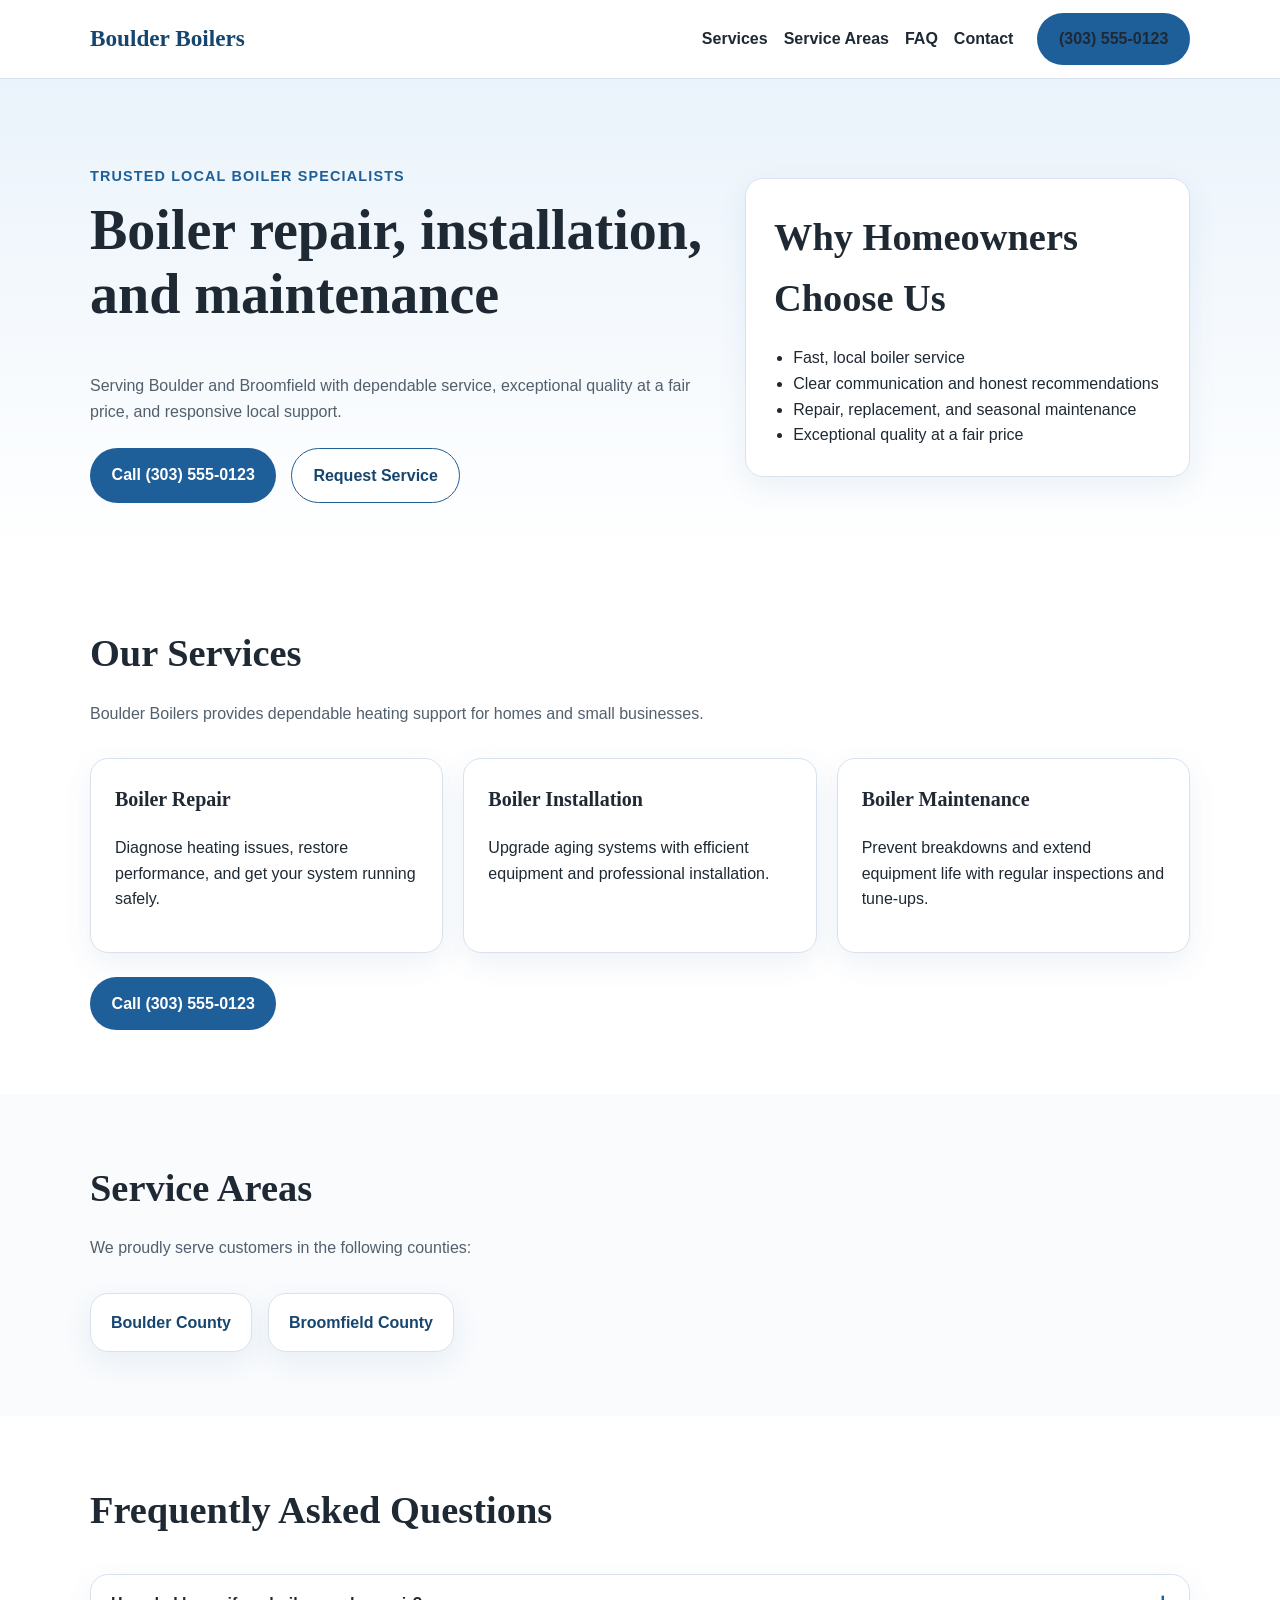
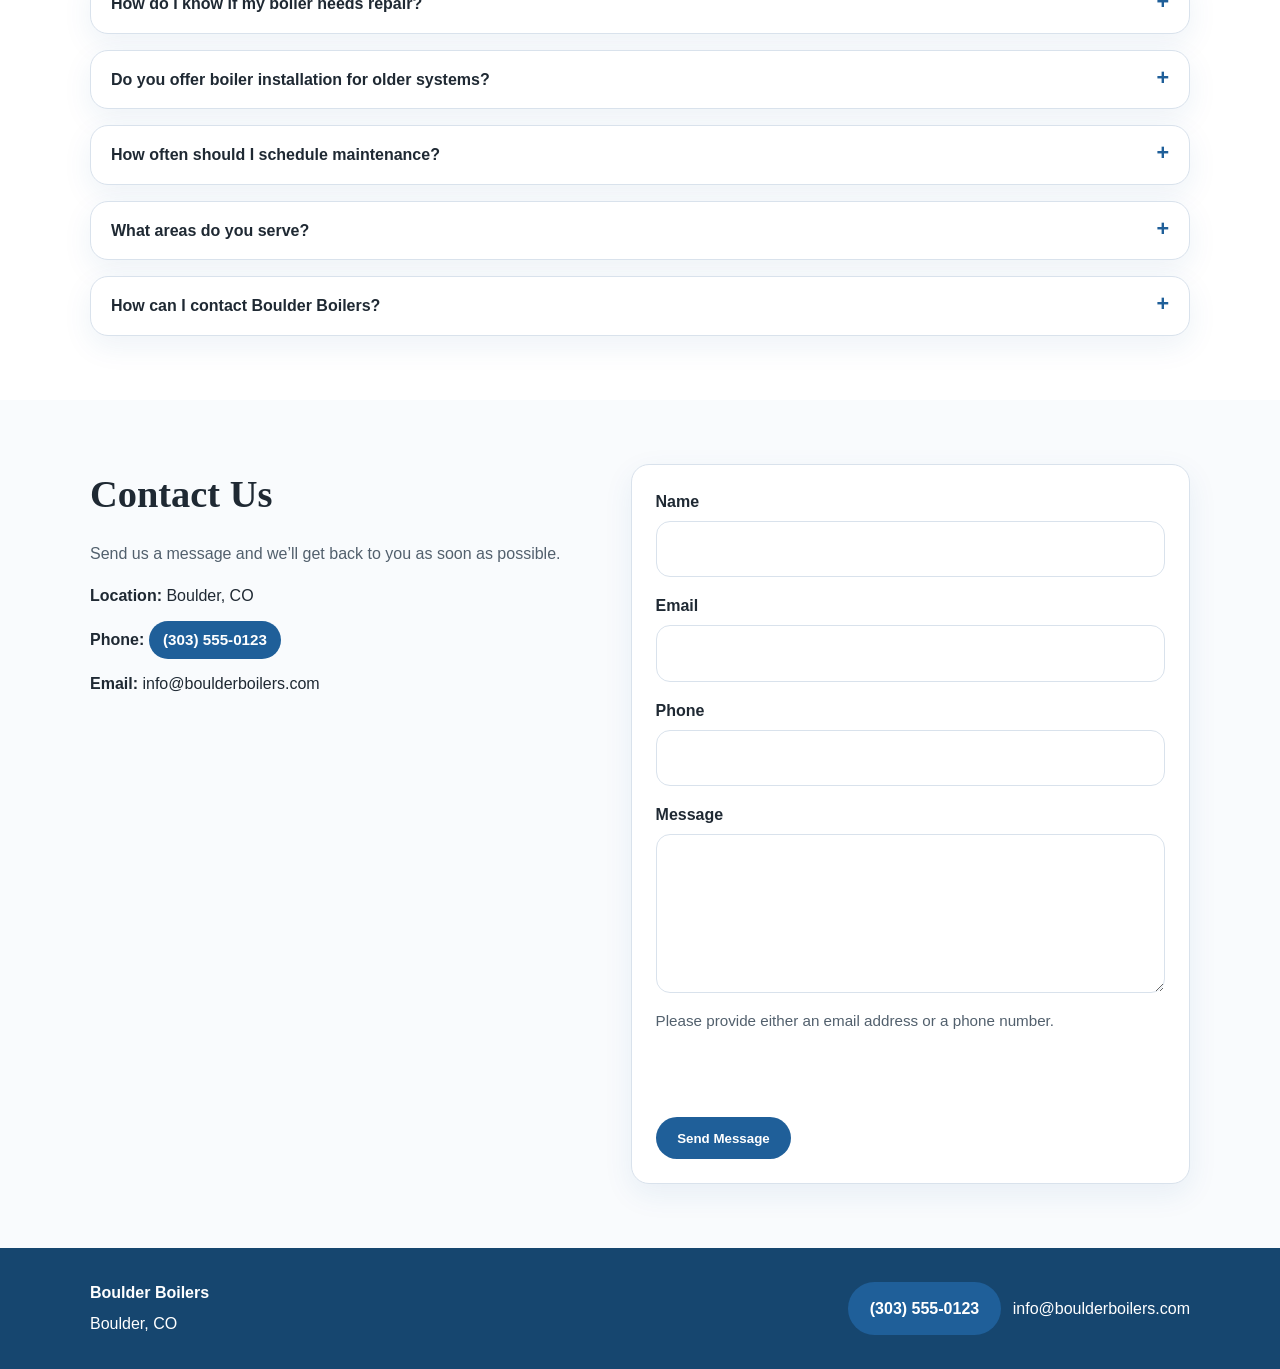
==== index.html @ be525e9c "Initial website" ====
<!DOCTYPE html>
<html lang="en">
<head>
  <meta charset="UTF-8" />
  <meta name="viewport" content="width=device-width, initial-scale=1.0" />
  <title>Boulder Boilers</title>
  <link rel="stylesheet" href="styles.css" />
</head>
<body>
  <header class="site-header">
    <div class="container nav-container">
      <a href="#top" class="logo">Boulder Boilers</a>

      <button class="menu-toggle" id="menuToggle" aria-label="Toggle navigation">
        ☰
      </button>

      <nav class="nav" id="navMenu">
        <a href="#services">Services</a>
        <a href="#service-areas">Service Areas</a>
        <a href="#faq">FAQ</a>
        <a href="#contact">Contact</a>
        <a class="phone-button nav-phone" href="tel:3035550123">(303) 555-0123</a>
      </nav>
    </div>
  </header>

  <main id="top">
    <section class="hero">
      <div class="container hero-content">
        <div class="hero-text">
          <p class="eyebrow">Trusted Local Boiler Specialists</p>
          <h1>Boiler repair, installation, and maintenance</h1>
          <p class="hero-subtext">
            Serving Boulder and Broomfield with dependable service,
            exceptional quality at a fair price, and responsive local support.
          </p>

          <div class="hero-buttons">
            <a class="button primary-button" href="tel:3035550123">Call (303) 555-0123</a>
            <a class="button secondary-button" href="#contact">Request Service</a>
          </div>
        </div>

        <div class="hero-card">
          <h2>Why Homeowners Choose Us</h2>
          <ul>
            <li>Fast, local boiler service</li>
            <li>Clear communication and honest recommendations</li>
            <li>Repair, replacement, and seasonal maintenance</li>
            <li>Exceptional quality at a fair price</li>
          </ul>
        </div>
      </div>
    </section>

    <section class="section" id="services">
      <div class="container">
        <h2>Our Services</h2>
        <p class="section-intro">
          Boulder Boilers provides dependable heating support for homes and small businesses.
        </p>

        <div class="cards">
          <article class="card">
            <h3>Boiler Repair</h3>
            <p>
              Diagnose heating issues, restore performance, and get your system running safely.
            </p>
          </article>

          <article class="card">
            <h3>Boiler Installation</h3>
            <p>
              Upgrade aging systems with efficient equipment and professional installation.
            </p>
          </article>

          <article class="card">
            <h3>Boiler Maintenance</h3>
            <p>
              Prevent breakdowns and extend equipment life with regular inspections and tune-ups.
            </p>
          </article>
        </div>

        <div class="section-cta">
          <a class="button primary-button" href="tel:3035550123">Call (303) 555-0123</a>
        </div>
      </div>
    </section>

    <section class="section alt-section" id="service-areas">
      <div class="container">
        <h2>Service Areas</h2>
        <p class="section-intro">
          We proudly serve customers in the following counties:
        </p>

        <div class="service-area-list">
          <div class="service-area-item">Boulder County</div>
          <div class="service-area-item">Broomfield County</div>
        </div>
      </div>
    </section>

    <section class="section" id="faq">
      <div class="container">
        <h2>Frequently Asked Questions</h2>

        <div class="faq-list">
          <details class="faq-item">
            <summary>How do I know if my boiler needs repair?</summary>
            <p>
              Common signs include uneven heating, unusual noises, water leaks,
              rising energy bills, or a boiler that will not stay on.
            </p>
          </details>

          <details class="faq-item">
            <summary>Do you offer boiler installation for older systems?</summary>
            <p>
              Yes. We can evaluate your current system and recommend replacement
              options that fit your home, budget, and heating needs.
            </p>
          </details>

          <details class="faq-item">
            <summary>How often should I schedule maintenance?</summary>
            <p>
              Annual maintenance is recommended to keep your boiler operating
              safely and efficiently.
            </p>
          </details>

          <details class="faq-item">
            <summary>What areas do you serve?</summary>
            <p>
              We serve Boulder County and Broomfield County.
            </p>
          </details>

          <details class="faq-item">
            <summary>How can I contact Boulder Boilers?</summary>
            <p>
              You can call us directly at
              <a class="inline-phone-link" href="tel:3035550123">(303) 555-0123</a>
              or use the contact form below.
            </p>
          </details>
        </div>
      </div>
    </section>

    <section class="section alt-section" id="contact">
      <div class="container contact-grid">
        <div>
          <h2>Contact Us</h2>
          <p class="section-intro">
            Send us a message and we’ll get back to you as soon as possible.
          </p>

          <div class="contact-info">
            <p><strong>Location:</strong> Boulder, CO</p>
            <p>
              <strong>Phone:</strong>
              <a class="phone-button inline-button" href="tel:3035550123">(303) 555-0123</a>
            </p>
            <p><strong>Email:</strong> info@boulderboilers.com</p>
          </div>
        </div>

        <form id="contactForm" class="contact-form" novalidate>
          <div class="form-group">
            <label for="name">Name</label>
            <input id="name" name="name" type="text" required />
          </div>

          <div class="form-group">
            <label for="email">Email</label>
            <input id="email" name="email" type="email" />
          </div>

          <div class="form-group">
            <label for="phone">Phone</label>
            <input id="phone" name="phone" type="tel" />
          </div>

          <div class="form-group">
            <label for="message">Message</label>
            <textarea id="message" name="message" rows="5" required></textarea>
          </div>

          <p class="form-note">Please provide either an email address or a phone number.</p>
          <p id="formError" class="form-error" aria-live="polite"></p>
          <p id="formSuccess" class="form-success" aria-live="polite"></p>

          <button type="submit" class="button primary-button">Send Message</button>
        </form>
      </div>
    </section>
  </main>

  <footer class="site-footer">
    <div class="container footer-content">
      <div>
        <strong>Boulder Boilers</strong>
        <p>Boulder, CO</p>
      </div>

      <div class="footer-links">
        <a class="phone-button" href="tel:3035550123">(303) 555-0123</a>
        <a href="mailto:info@boulderboilers.com">info@boulderboilers.com</a>
      </div>
    </div>
  </footer>

  <script src="script.js"></script>
</body>
</html>
---- styles.css ----
:root {
  --primary-blue: #1f5f99;
  --primary-blue-dark: #16466f;
  --primary-blue-light: #eaf3fb;
  --text-dark: #1f2933;
  --text-medium: #52606d;
  --border-light: #d9e2ec;
  --white: #ffffff;
  --success: #1f7a3d;
  --error: #b42318;
  --shadow: 0 10px 30px rgba(31, 95, 153, 0.08);
  --radius: 18px;
  --max-width: 1100px;
}

* {
  box-sizing: border-box;
}

html {
  scroll-behavior: smooth;
}

body {
  margin: 0;
  background: var(--white);
  color: var(--text-dark);
  font-family: Arial, Helvetica, sans-serif;
  line-height: 1.6;
}

img {
  max-width: 100%;
  display: block;
}

a {
  color: var(--primary-blue);
  text-decoration: none;
}

a:hover {
  text-decoration: underline;
}

h1,
h2,
h3,
.logo {
  font-family: Georgia, "Times New Roman", Times, serif;
  margin-top: 0;
  color: var(--text-dark);
}

h1 {
  font-size: clamp(2.1rem, 5vw, 3.5rem);
  line-height: 1.15;
}

h2 {
  font-size: clamp(1.7rem, 4vw, 2.4rem);
  margin-bottom: 0.75rem;
}

h3 {
  font-size: 1.25rem;
}

.container {
  width: min(92%, var(--max-width));
  margin: 0 auto;
}

.site-header {
  position: sticky;
  top: 0;
  z-index: 1000;
  background: var(--white);
  border-bottom: 1px solid var(--border-light);
}

.nav-container {
  display: flex;
  align-items: center;
  justify-content: space-between;
  min-height: 78px;
  gap: 1rem;
}

.logo {
  font-size: 1.45rem;
  font-weight: 700;
  color: var(--primary-blue-dark);
}

.nav {
  display: flex;
  align-items: center;
  gap: 1rem;
}

.nav a {
  font-weight: 600;
  color: var(--text-dark);
}

.nav-phone {
  margin-left: 0.5rem;
}

.menu-toggle {
  display: none;
  border: none;
  background: transparent;
  font-size: 1.8rem;
  cursor: pointer;
  color: var(--primary-blue-dark);
}

.hero {
  padding: 4.5rem 0 3.5rem;
  background: linear-gradient(to bottom, var(--primary-blue-light), var(--white));
}

.hero-content {
  display: grid;
  grid-template-columns: 1.4fr 1fr;
  gap: 2rem;
  align-items: center;
}

.eyebrow {
  font-size: 0.9rem;
  font-weight: 700;
  text-transform: uppercase;
  letter-spacing: 0.08em;
  color: var(--primary-blue);
  margin-bottom: 0.6rem;
}

.hero-subtext,
.section-intro {
  color: var(--text-medium);
  max-width: 700px;
}

.hero-card,
.card,
.contact-form,
.faq-item,
.service-area-item {
  background: var(--white);
  border: 1px solid var(--border-light);
  border-radius: var(--radius);
  box-shadow: var(--shadow);
}

.hero-card {
  padding: 1.75rem;
}

.hero-card ul {
  margin: 1rem 0 0;
  padding-left: 1.2rem;
}

.hero-buttons,
.section-cta {
  margin-top: 1.5rem;
  display: flex;
  flex-wrap: wrap;
  gap: 0.9rem;
}

.button,
.phone-button,
.contact-form button {
  display: inline-block;
  border-radius: 999px;
  padding: 0.85rem 1.35rem;
  font-weight: 700;
  text-align: center;
  border: none;
  cursor: pointer;
  transition: transform 0.2s ease, background 0.2s ease, color 0.2s ease;
  text-decoration: none;
}

.button:hover,
.phone-button:hover,
.contact-form button:hover {
  transform: translateY(-1px);
  text-decoration: none;
}

.primary-button,
.phone-button {
  background: var(--primary-blue);
  color: var(--white);
}

.primary-button:hover,
.phone-button:hover {
  background: var(--primary-blue-dark);
}

.secondary-button {
  background: var(--white);
  color: var(--primary-blue-dark);
  border: 1px solid var(--primary-blue);
}

.secondary-button:hover {
  background: var(--primary-blue-light);
}

.inline-button {
  padding: 0.45rem 0.9rem;
  font-size: 0.95rem;
}

.inline-phone-link {
  font-weight: 700;
}

.section {
  padding: 4rem 0;
}

.alt-section {
  background: #f9fbfd;
}

.cards {
  display: grid;
  grid-template-columns: repeat(3, 1fr);
  gap: 1.25rem;
  margin-top: 2rem;
}

.card {
  padding: 1.5rem;
}

.service-area-list {
  display: flex;
  flex-wrap: wrap;
  gap: 1rem;
  margin-top: 2rem;
}

.service-area-item {
  padding: 1rem 1.25rem;
  font-weight: 700;
  color: var(--primary-blue-dark);
}

.faq-list {
  margin-top: 2rem;
  display: grid;
  gap: 1rem;
}

.faq-item {
  padding: 1rem 1.25rem;
}

.faq-item summary {
  font-weight: 700;
  cursor: pointer;
  list-style: none;
  position: relative;
  padding-right: 1.75rem;
}

.faq-item summary::-webkit-details-marker {
  display: none;
}

.faq-item summary::after {
  content: "+";
  position: absolute;
  right: 0;
  top: 0;
  color: var(--primary-blue);
  font-size: 1.35rem;
  line-height: 1;
}

.faq-item[open] summary::after {
  content: "−";
}

.faq-item p {
  margin: 0.9rem 0 0;
  color: var(--text-medium);
}

.contact-grid {
  display: grid;
  grid-template-columns: 1fr 1.1fr;
  gap: 2rem;
  align-items: start;
}

.contact-info p {
  margin: 0.75rem 0;
}

.contact-form {
  padding: 1.5rem;
}

.form-group {
  display: flex;
  flex-direction: column;
  margin-bottom: 1rem;
}

label {
  font-weight: 700;
  margin-bottom: 0.4rem;
}

input,
textarea {
  width: 100%;
  padding: 0.9rem 1rem;
  border: 1px solid var(--border-light);
  border-radius: 14px;
  font: inherit;
  color: var(--text-dark);
  background: var(--white);
}

input:focus,
textarea:focus {
  outline: 2px solid rgba(31, 95, 153, 0.2);
  border-color: var(--primary-blue);
}

.form-note {
  margin: 0 0 0.75rem;
  color: var(--text-medium);
  font-size: 0.95rem;
}

.form-error {
  color: var(--error);
  font-weight: 700;
  min-height: 1.5rem;
  margin: 0 0 0.5rem;
}

.form-success {
  color: var(--success);
  font-weight: 700;
  min-height: 1.5rem;
  margin: 0 0 1rem;
}

.site-footer {
  background: var(--primary-blue-dark);
  color: var(--white);
  padding: 2rem 0;
}

.footer-content {
  display: flex;
  align-items: center;
  justify-content: space-between;
  gap: 1rem;
}

.footer-content p {
  margin: 0.35rem 0 0;
}

.footer-links {
  display: flex;
  flex-wrap: wrap;
  gap: 0.75rem;
  align-items: center;
}

.footer-links a {
  color: var(--white);
}

@media (max-width: 900px) {
  .hero-content,
  .contact-grid,
  .cards {
    grid-template-columns: 1fr;
  }
}

@media (max-width: 760px) {
  .menu-toggle {
    display: block;
  }

  .nav {
    display: none;
    position: absolute;
    top: 78px;
    right: 4%;
    left: 4%;
    background: var(--white);
    border: 1px solid var(--border-light);
    border-radius: 18px;
    box-shadow: var(--shadow);
    padding: 1rem;
    flex-direction: column;
    align-items: stretch;
  }

  .nav.show {
    display: flex;
  }

  .nav a {
    padding: 0.5rem 0;
  }

  .nav-phone {
    margin-left: 0;
    margin-top: 0.5rem;
  }

  .hero {
    padding-top: 3rem;
  }

  .footer-content {
    flex-direction: column;
    align-items: flex-start;
  }
}
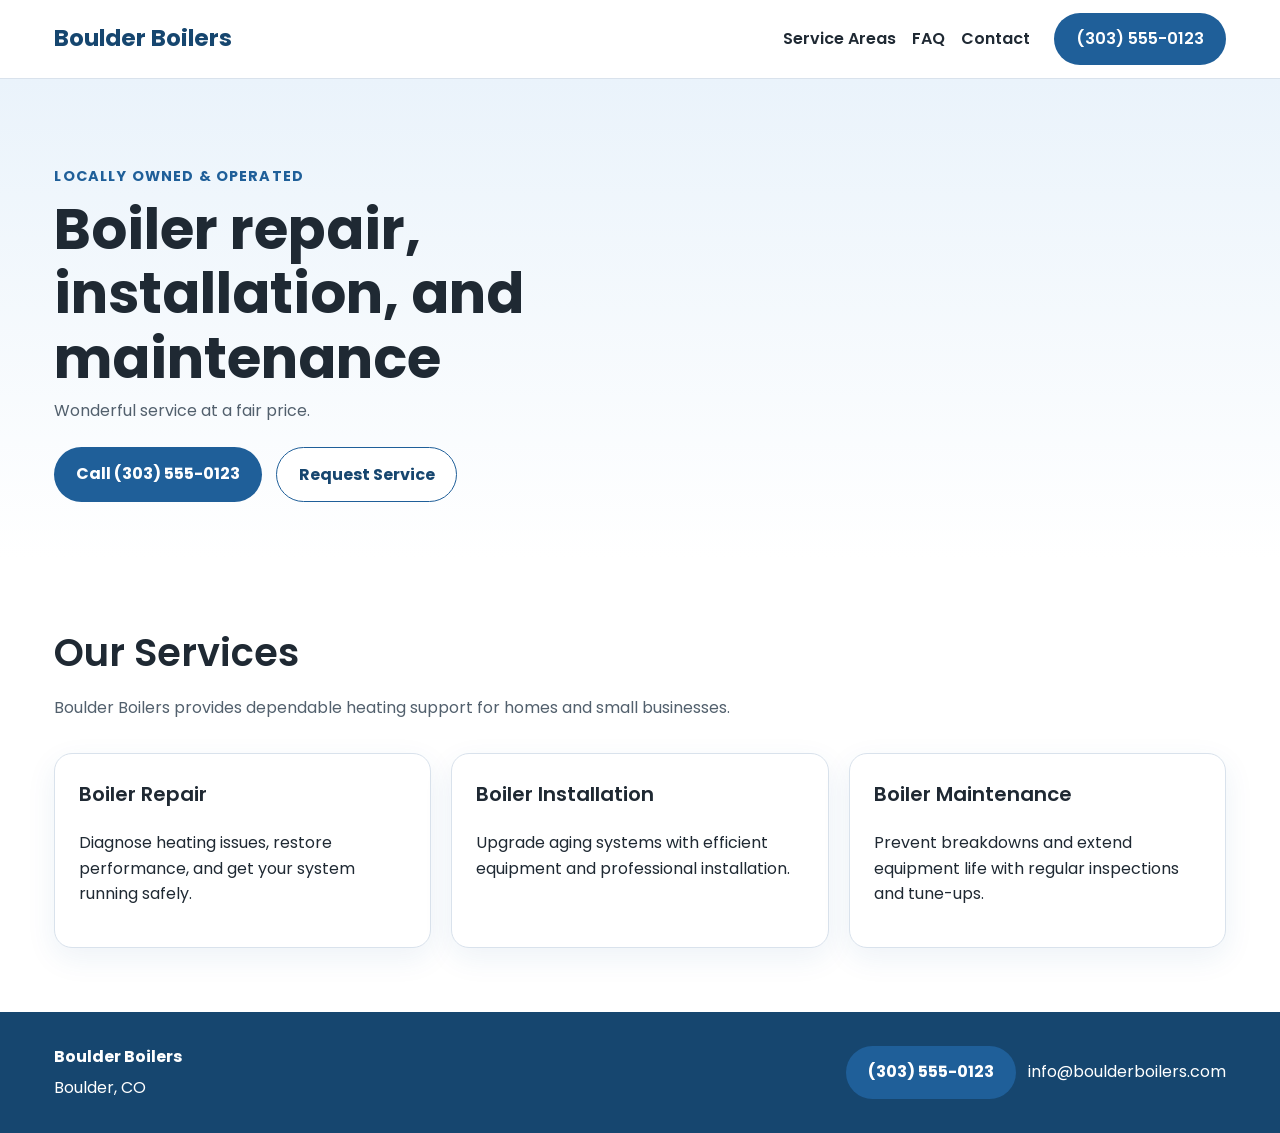
==== commit a62eb3cd: "seperate pages" ====
--- a/index.html
+++ b/index.html
@@ -4,6 +4,7 @@
   <meta charset="UTF-8" />
   <meta name="viewport" content="width=device-width, initial-scale=1.0" />
   <title>Boulder Boilers</title>
+  <link href="https://fonts.googleapis.com/css2?family=Poppins:wght@400;500;600;700&display=swap" rel="stylesheet">
   <link rel="stylesheet" href="styles.css" />
 </head>
 <body>
@@ -16,10 +17,9 @@
       </button>
 
       <nav class="nav" id="navMenu">
-        <a href="#services">Services</a>
-        <a href="#service-areas">Service Areas</a>
-        <a href="#faq">FAQ</a>
-        <a href="#contact">Contact</a>
+        <a href="service-areas.html">Service Areas</a>
+        <a href="faq.html">FAQ</a>
+        <a href="contact.html">Contact</a>
         <a class="phone-button nav-phone" href="tel:3035550123">(303) 555-0123</a>
       </nav>
     </div>
@@ -29,28 +29,19 @@
     <section class="hero">
       <div class="container hero-content">
         <div class="hero-text">
-          <p class="eyebrow">Trusted Local Boiler Specialists</p>
+          <p class="eyebrow">Locally Owned & Operated</p>
           <h1>Boiler repair, installation, and maintenance</h1>
           <p class="hero-subtext">
-            Serving Boulder and Broomfield with dependable service,
-            exceptional quality at a fair price, and responsive local support.
+            Wonderful service at a fair price.
           </p>
 
           <div class="hero-buttons">
             <a class="button primary-button" href="tel:3035550123">Call (303) 555-0123</a>
-            <a class="button secondary-button" href="#contact">Request Service</a>
+            <a class="button secondary-button" href="contact.html">Request Service</a>
           </div>
         </div>
 
-        <div class="hero-card">
-          <h2>Why Homeowners Choose Us</h2>
-          <ul>
-            <li>Fast, local boiler service</li>
-            <li>Clear communication and honest recommendations</li>
-            <li>Repair, replacement, and seasonal maintenance</li>
-            <li>Exceptional quality at a fair price</li>
-          </ul>
-        </div>
+        
       </div>
     </section>
 
@@ -84,121 +75,12 @@
           </article>
         </div>
 
-        <div class="section-cta">
-          <a class="button primary-button" href="tel:3035550123">Call (303) 555-0123</a>
-        </div>
       </div>
     </section>
 
-    <section class="section alt-section" id="service-areas">
-      <div class="container">
-        <h2>Service Areas</h2>
-        <p class="section-intro">
-          We proudly serve customers in the following counties:
-        </p>
+    <!-- Service Areas and FAQ moved to separate pages: service-areas.html and faq.html -->
 
-        <div class="service-area-list">
-          <div class="service-area-item">Boulder County</div>
-          <div class="service-area-item">Broomfield County</div>
-        </div>
-      </div>
-    </section>
-
-    <section class="section" id="faq">
-      <div class="container">
-        <h2>Frequently Asked Questions</h2>
-
-        <div class="faq-list">
-          <details class="faq-item">
-            <summary>How do I know if my boiler needs repair?</summary>
-            <p>
-              Common signs include uneven heating, unusual noises, water leaks,
-              rising energy bills, or a boiler that will not stay on.
-            </p>
-          </details>
-
-          <details class="faq-item">
-            <summary>Do you offer boiler installation for older systems?</summary>
-            <p>
-              Yes. We can evaluate your current system and recommend replacement
-              options that fit your home, budget, and heating needs.
-            </p>
-          </details>
-
-          <details class="faq-item">
-            <summary>How often should I schedule maintenance?</summary>
-            <p>
-              Annual maintenance is recommended to keep your boiler operating
-              safely and efficiently.
-            </p>
-          </details>
-
-          <details class="faq-item">
-            <summary>What areas do you serve?</summary>
-            <p>
-              We serve Boulder County and Broomfield County.
-            </p>
-          </details>
-
-          <details class="faq-item">
-            <summary>How can I contact Boulder Boilers?</summary>
-            <p>
-              You can call us directly at
-              <a class="inline-phone-link" href="tel:3035550123">(303) 555-0123</a>
-              or use the contact form below.
-            </p>
-          </details>
-        </div>
-      </div>
-    </section>
-
-    <section class="section alt-section" id="contact">
-      <div class="container contact-grid">
-        <div>
-          <h2>Contact Us</h2>
-          <p class="section-intro">
-            Send us a message and we’ll get back to you as soon as possible.
-          </p>
-
-          <div class="contact-info">
-            <p><strong>Location:</strong> Boulder, CO</p>
-            <p>
-              <strong>Phone:</strong>
-              <a class="phone-button inline-button" href="tel:3035550123">(303) 555-0123</a>
-            </p>
-            <p><strong>Email:</strong> info@boulderboilers.com</p>
-          </div>
-        </div>
-
-        <form id="contactForm" class="contact-form" novalidate>
-          <div class="form-group">
-            <label for="name">Name</label>
-            <input id="name" name="name" type="text" required />
-          </div>
-
-          <div class="form-group">
-            <label for="email">Email</label>
-            <input id="email" name="email" type="email" />
-          </div>
-
-          <div class="form-group">
-            <label for="phone">Phone</label>
-            <input id="phone" name="phone" type="tel" />
-          </div>
-
-          <div class="form-group">
-            <label for="message">Message</label>
-            <textarea id="message" name="message" rows="5" required></textarea>
-          </div>
-
-          <p class="form-note">Please provide either an email address or a phone number.</p>
-          <p id="formError" class="form-error" aria-live="polite"></p>
-          <p id="formSuccess" class="form-success" aria-live="polite"></p>
-
-          <button type="submit" class="button primary-button">Send Message</button>
-        </form>
-      </div>
-    </section>
+    <!-- Contact form moved to contact.html -->
   </main>
 
   <footer class="site-footer">
--- a/styles.css
+++ b/styles.css
@@ -10,7 +10,7 @@
   --error: #b42318;
   --shadow: 0 10px 30px rgba(31, 95, 153, 0.08);
   --radius: 18px;
-  --max-width: 1100px;
+  --max-width: 1400px;
 }
 
 * {
@@ -25,7 +25,7 @@
   margin: 0;
   background: var(--white);
   color: var(--text-dark);
-  font-family: Arial, Helvetica, sans-serif;
+  font-family: 'Poppins', Arial, Helvetica, sans-serif;
   line-height: 1.6;
 }
 
@@ -47,7 +47,7 @@
 h2,
 h3,
 .logo {
-  font-family: Georgia, "Times New Roman", Times, serif;
+  font-family: 'Poppins', sans-serif;
   margin-top: 0;
   color: var(--text-dark);
 }
@@ -55,20 +55,26 @@
 h1 {
   font-size: clamp(2.1rem, 5vw, 3.5rem);
   line-height: 1.15;
+  font-weight: 700;
+  margin-bottom: 0.4rem;
 }
 
 h2 {
   font-size: clamp(1.7rem, 4vw, 2.4rem);
   margin-bottom: 0.75rem;
+  font-weight: 600;
 }
 
 h3 {
   font-size: 1.25rem;
+  font-weight: 600;
 }
 
 .container {
-  width: min(92%, var(--max-width));
+  width: min(94%, var(--max-width));
   margin: 0 auto;
+  padding-left: 1rem;
+  padding-right: 1rem;
 }
 
 .site-header {
@@ -102,6 +108,12 @@
 .nav a {
   font-weight: 600;
   color: var(--text-dark);
+}
+
+/* Ensure phone button in the nav stays white on colored background */
+.nav a.phone-button,
+.nav .phone-button {
+  color: var(--white);
 }
 
 .nav-phone {
@@ -142,6 +154,7 @@
 .section-intro {
   color: var(--text-medium);
   max-width: 700px;
+  margin-top: 0.25rem;
 }
 
 .hero-card,
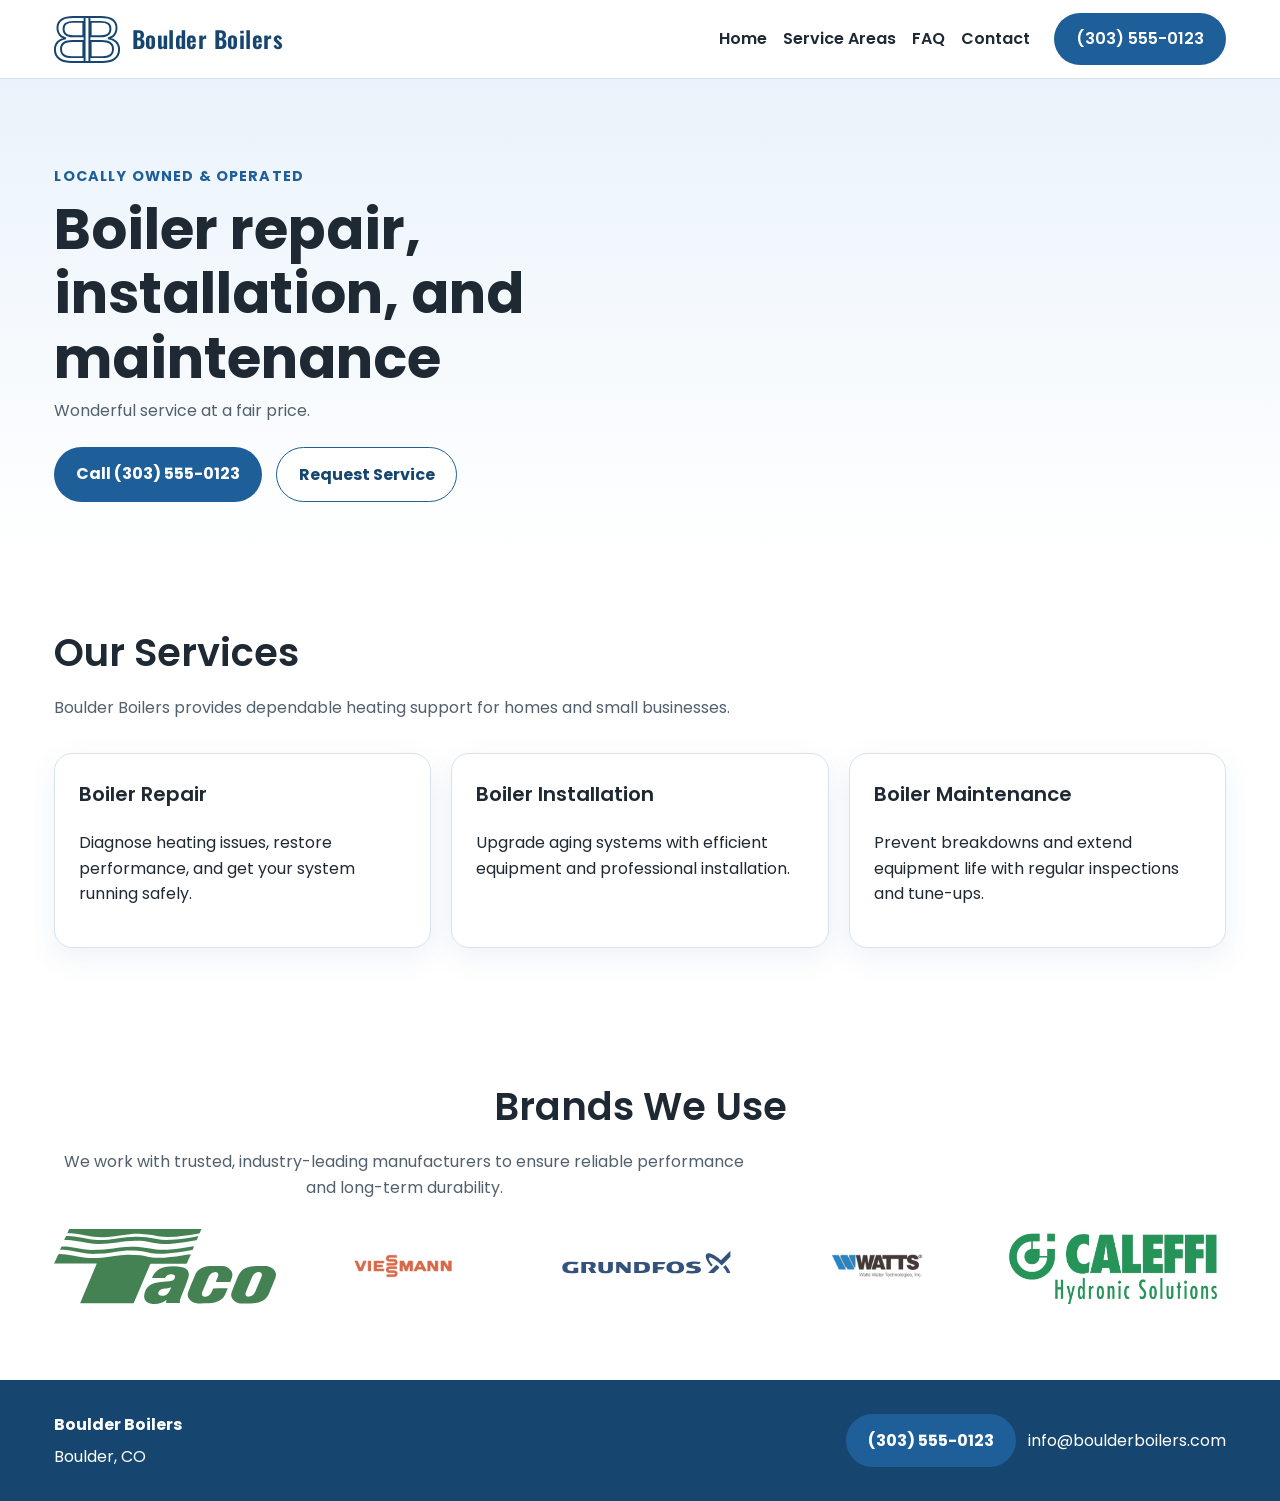
==== commit ca6bb839: "added logo, added brands, header and footer seperate HTML" ====
--- a/index.html
+++ b/index.html
@@ -1,102 +1,108 @@
-<!DOCTYPE html>
+<!doctype html>
 <html lang="en">
-<head>
-  <meta charset="UTF-8" />
-  <meta name="viewport" content="width=device-width, initial-scale=1.0" />
-  <title>Boulder Boilers</title>
-  <link href="https://fonts.googleapis.com/css2?family=Poppins:wght@400;500;600;700&display=swap" rel="stylesheet">
-  <link rel="stylesheet" href="styles.css" />
-</head>
-<body>
-  <header class="site-header">
-    <div class="container nav-container">
-      <a href="#top" class="logo">Boulder Boilers</a>
+  <head>
+    <meta charset="UTF-8" />
+    <meta name="viewport" content="width=device-width, initial-scale=1.0" />
+    <title>Boulder Boilers</title>
+    <link rel="icon" type="image/png" href="logo.png" />
+    <link
+      href="https://fonts.googleapis.com/css2?family=Oswald:wght@400;600;700&family=Poppins:wght@400;500;600;700&display=swap"
+      rel="stylesheet"
+    />
+    <link rel="stylesheet" href="styles.css" />
+  </head>
+  <body>
+    <div id="header"></div>
 
-      <button class="menu-toggle" id="menuToggle" aria-label="Toggle navigation">
-        ☰
-      </button>
+    <main id="top">
+      <section class="hero">
+        <div class="container hero-content">
+          <div class="hero-text">
+            <p class="eyebrow">Locally Owned & Operated</p>
+            <h1>Boiler repair, installation, and maintenance</h1>
+            <p class="hero-subtext">Wonderful service at a fair price.</p>
 
-      <nav class="nav" id="navMenu">
-        <a href="service-areas.html">Service Areas</a>
-        <a href="faq.html">FAQ</a>
-        <a href="contact.html">Contact</a>
-        <a class="phone-button nav-phone" href="tel:3035550123">(303) 555-0123</a>
-      </nav>
-    </div>
-  </header>
+            <div class="hero-buttons">
+              <a class="button primary-button" href="tel:3035550123"
+                >Call (303) 555-0123</a
+              >
+              <a class="button secondary-button" href="contact.html"
+                >Request Service</a
+              >
+            </div>
+          </div>
+        </div>
+      </section>
 
-  <main id="top">
-    <section class="hero">
-      <div class="container hero-content">
-        <div class="hero-text">
-          <p class="eyebrow">Locally Owned & Operated</p>
-          <h1>Boiler repair, installation, and maintenance</h1>
-          <p class="hero-subtext">
-            Wonderful service at a fair price.
+      <section class="section" id="services">
+        <div class="container">
+          <h2>Our Services</h2>
+          <p class="section-intro">
+            Boulder Boilers provides dependable heating support for homes and
+            small businesses.
           </p>
 
-          <div class="hero-buttons">
-            <a class="button primary-button" href="tel:3035550123">Call (303) 555-0123</a>
-            <a class="button secondary-button" href="contact.html">Request Service</a>
+          <div class="cards">
+            <article class="card">
+              <h3>Boiler Repair</h3>
+              <p>
+                Diagnose heating issues, restore performance, and get your
+                system running safely.
+              </p>
+            </article>
+
+            <article class="card">
+              <h3>Boiler Installation</h3>
+              <p>
+                Upgrade aging systems with efficient equipment and professional
+                installation.
+              </p>
+            </article>
+
+            <article class="card">
+              <h3>Boiler Maintenance</h3>
+              <p>
+                Prevent breakdowns and extend equipment life with regular
+                inspections and tune-ups.
+              </p>
+            </article>
           </div>
         </div>
+      </section>
 
-        
-      </div>
-    </section>
+      <section class="section brands">
+        <div class="container">
+          <h2>Brands We Use</h2>
+          <p class="section-intro">
+            We work with trusted, industry-leading manufacturers to ensure
+            reliable performance and long-term durability.
+          </p>
 
-    <section class="section" id="services">
-      <div class="container">
-        <h2>Our Services</h2>
-        <p class="section-intro">
-          Boulder Boilers provides dependable heating support for homes and small businesses.
-        </p>
+          <div class="brand-logos">
+            <img src="TACO logo.svg" alt="Taco logo" />
+            <img src="viessmann-logo.png" alt="Viessmann logo" />
+            <img src="grundfos-logo.svg" alt="Grundfos logo" />
+            <img src="watts-logo.png" alt="Watts logo" />
+            <img src="caleffi-logo.jpg" alt="Caleffi logo" />
+          </div>
+        </div>
+      </section>
+    </main>
 
-        <div class="cards">
-          <article class="card">
-            <h3>Boiler Repair</h3>
-            <p>
-              Diagnose heating issues, restore performance, and get your system running safely.
-            </p>
-          </article>
-
-          <article class="card">
-            <h3>Boiler Installation</h3>
-            <p>
-              Upgrade aging systems with efficient equipment and professional installation.
-            </p>
-          </article>
-
-          <article class="card">
-            <h3>Boiler Maintenance</h3>
-            <p>
-              Prevent breakdowns and extend equipment life with regular inspections and tune-ups.
-            </p>
-          </article>
+    <footer class="site-footer">
+      <div class="container footer-content">
+        <div>
+          <strong>Boulder Boilers</strong>
+          <p>Boulder, CO</p>
         </div>
 
+        <div class="footer-links">
+          <a class="phone-button" href="tel:3035550123">(303) 555-0123</a>
+          <a href="mailto:info@boulderboilers.com">info@boulderboilers.com</a>
+        </div>
       </div>
-    </section>
+    </footer>
 
-    <!-- Service Areas and FAQ moved to separate pages: service-areas.html and faq.html -->
-
-    <!-- Contact form moved to contact.html -->
-  </main>
-
-  <footer class="site-footer">
-    <div class="container footer-content">
-      <div>
-        <strong>Boulder Boilers</strong>
-        <p>Boulder, CO</p>
-      </div>
-
-      <div class="footer-links">
-        <a class="phone-button" href="tel:3035550123">(303) 555-0123</a>
-        <a href="mailto:info@boulderboilers.com">info@boulderboilers.com</a>
-      </div>
-    </div>
-  </footer>
-
-  <script src="script.js"></script>
-</body>
-</html>+    <script src="script.js"></script>
+  </body>
+</html>
--- a/styles.css
+++ b/styles.css
@@ -25,7 +25,7 @@
   margin: 0;
   background: var(--white);
   color: var(--text-dark);
-  font-family: 'Poppins', Arial, Helvetica, sans-serif;
+  font-family: "Poppins", Arial, Helvetica, sans-serif;
   line-height: 1.6;
 }
 
@@ -47,7 +47,7 @@
 h2,
 h3,
 .logo {
-  font-family: 'Poppins', sans-serif;
+  font-family: "Poppins", sans-serif;
   margin-top: 0;
   color: var(--text-dark);
 }
@@ -108,6 +108,13 @@
 .nav a {
   font-weight: 600;
   color: var(--text-dark);
+}
+
+/* Nav links: change color on hover instead of underlining (exclude phone button)
+   This overrides the global `a:hover` underline for nav items. */
+.nav a:not(.phone-button):hover {
+  color: var(--primary-blue);
+  text-decoration: none;
 }
 
 /* Ensure phone button in the nav stays white on colored background */
@@ -131,7 +138,11 @@
 
 .hero {
   padding: 4.5rem 0 3.5rem;
-  background: linear-gradient(to bottom, var(--primary-blue-light), var(--white));
+  background: linear-gradient(
+    to bottom,
+    var(--primary-blue-light),
+    var(--white)
+  );
 }
 
 .hero-content {
@@ -195,7 +206,10 @@
   text-align: center;
   border: none;
   cursor: pointer;
-  transition: transform 0.2s ease, background 0.2s ease, color 0.2s ease;
+  transition:
+    transform 0.2s ease,
+    background 0.2s ease,
+    color 0.2s ease;
   text-decoration: none;
 }
 
@@ -322,6 +336,11 @@
 
 .contact-form {
   padding: 1.5rem;
+}
+
+/* Slightly larger submit button on contact page */
+#contactForm button {
+  font-size: 1.05rem;
 }
 
 .form-group {
@@ -398,6 +417,51 @@
 
 .footer-links a {
   color: var(--white);
+}
+
+/* Service Areas page background */
+/* Place the map behind the Service Areas section only */
+body.service-areas .alt-section#service-areas {
+  background: none;
+  background-image: url("BoulderMap.png");
+  background-size: 80%;
+  background-position: center 30%;
+  background-repeat: no-repeat;
+  position: relative;
+  min-height: 70vh;
+}
+
+.brands {
+  text-align: center;
+}
+
+.brand-logos {
+  display: grid;
+  grid-template-columns: repeat(5, 1fr);
+  gap: 1rem;
+  align-items: center;
+  margin-top: 1rem;
+}
+
+.brand-logos img {
+  max-height: 100px;
+  width: auto;
+  margin: 0 auto;
+  opacity: 0.85;
+  transition:
+    opacity 0.2s ease,
+    transform 0.2s ease;
+}
+
+.brand-logos img:hover {
+  opacity: 1;
+  transform: scale(1.05);
+}
+
+@media (max-width: 768px) {
+  body.service-areas .alt-section#service-areas {
+    background-size: 130%;
+  }
 }
 
 @media (max-width: 900px) {
@@ -449,4 +513,31 @@
     flex-direction: column;
     align-items: flex-start;
   }
-}+}
+
+.logo {
+  display: flex;
+  align-items: center;
+  gap: 0.75rem;
+  font-size: 1.45rem;
+  font-weight: 700;
+  color: var(--primary-blue-dark);
+  text-decoration: none;
+}
+
+.logo-image {
+  height: 48px;
+  width: auto;
+  display: block;
+}
+
+.logo-text {
+  font-family: "Oswald", sans-serif;
+  font-weight: 600;
+  line-height: 1;
+  letter-spacing: 0.5px;
+}
+
+.logo:hover {
+  text-decoration: none;
+}
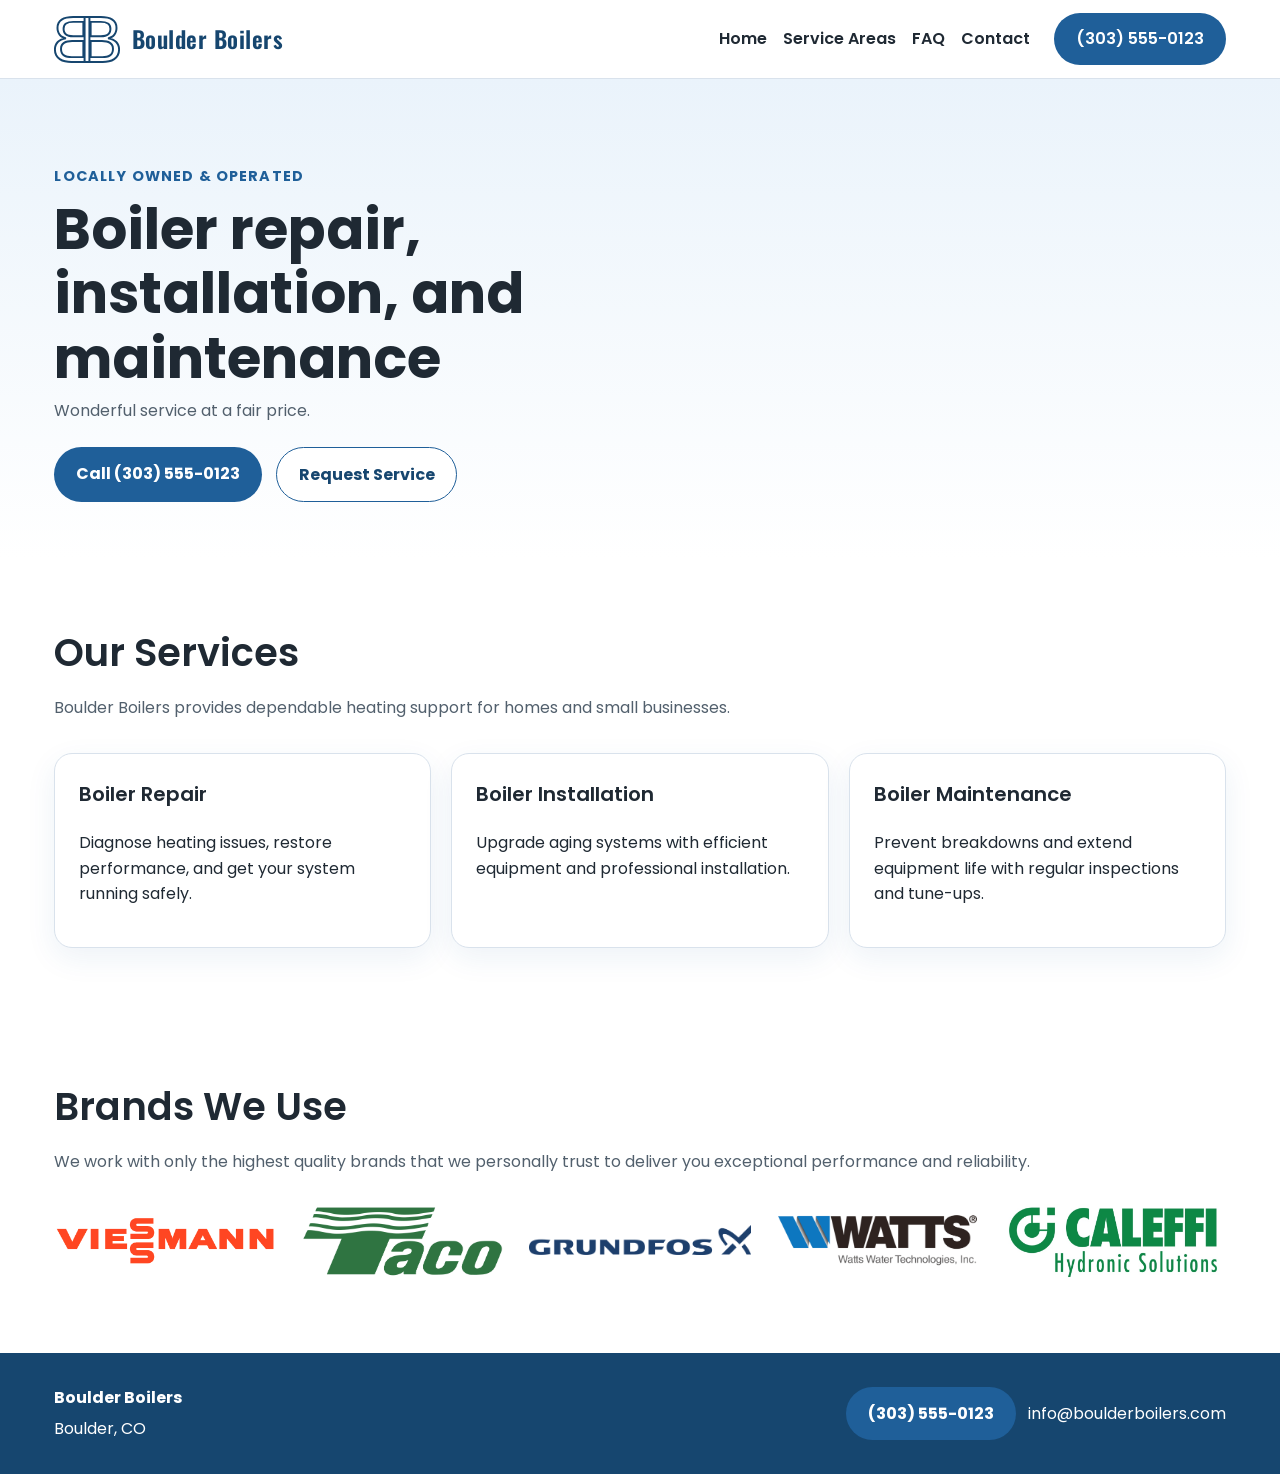
==== commit 5f408ff0: "made footer seperate, worked on brand section, added description to contact form" ====
--- a/index.html
+++ b/index.html
@@ -70,18 +70,18 @@
         </div>
       </section>
 
-      <section class="section brands">
+      <section class="section" id="brands">
         <div class="container">
           <h2>Brands We Use</h2>
           <p class="section-intro">
-            We work with trusted, industry-leading manufacturers to ensure
-            reliable performance and long-term durability.
+            We work with only the highest quality brands that we personally
+            trust to deliver you exceptional performance and reliability.
           </p>
 
           <div class="brand-logos">
-            <img src="TACO logo.svg" alt="Taco logo" />
-            <img src="viessmann-logo.png" alt="Viessmann logo" />
-            <img src="grundfos-logo.svg" alt="Grundfos logo" />
+            <img src="viessmann.avif" alt="Viessmann logo" />
+            <img src="Taco.png" alt="Taco logo" />
+            <img src="g2.png" alt="Grundfos logo" />
             <img src="watts-logo.png" alt="Watts logo" />
             <img src="caleffi-logo.jpg" alt="Caleffi logo" />
           </div>
@@ -89,19 +89,7 @@
       </section>
     </main>
 
-    <footer class="site-footer">
-      <div class="container footer-content">
-        <div>
-          <strong>Boulder Boilers</strong>
-          <p>Boulder, CO</p>
-        </div>
-
-        <div class="footer-links">
-          <a class="phone-button" href="tel:3035550123">(303) 555-0123</a>
-          <a href="mailto:info@boulderboilers.com">info@boulderboilers.com</a>
-        </div>
-      </div>
-    </footer>
+    <div id="footer"></div>
 
     <script src="script.js"></script>
   </body>
--- a/styles.css
+++ b/styles.css
@@ -164,7 +164,7 @@
 .hero-subtext,
 .section-intro {
   color: var(--text-medium);
-  max-width: 700px;
+  max-width: 1000px;
   margin-top: 0.25rem;
 }
 
@@ -447,7 +447,7 @@
   max-height: 100px;
   width: auto;
   margin: 0 auto;
-  opacity: 0.85;
+  opacity: 0.95;
   transition:
     opacity 0.2s ease,
     transform 0.2s ease;
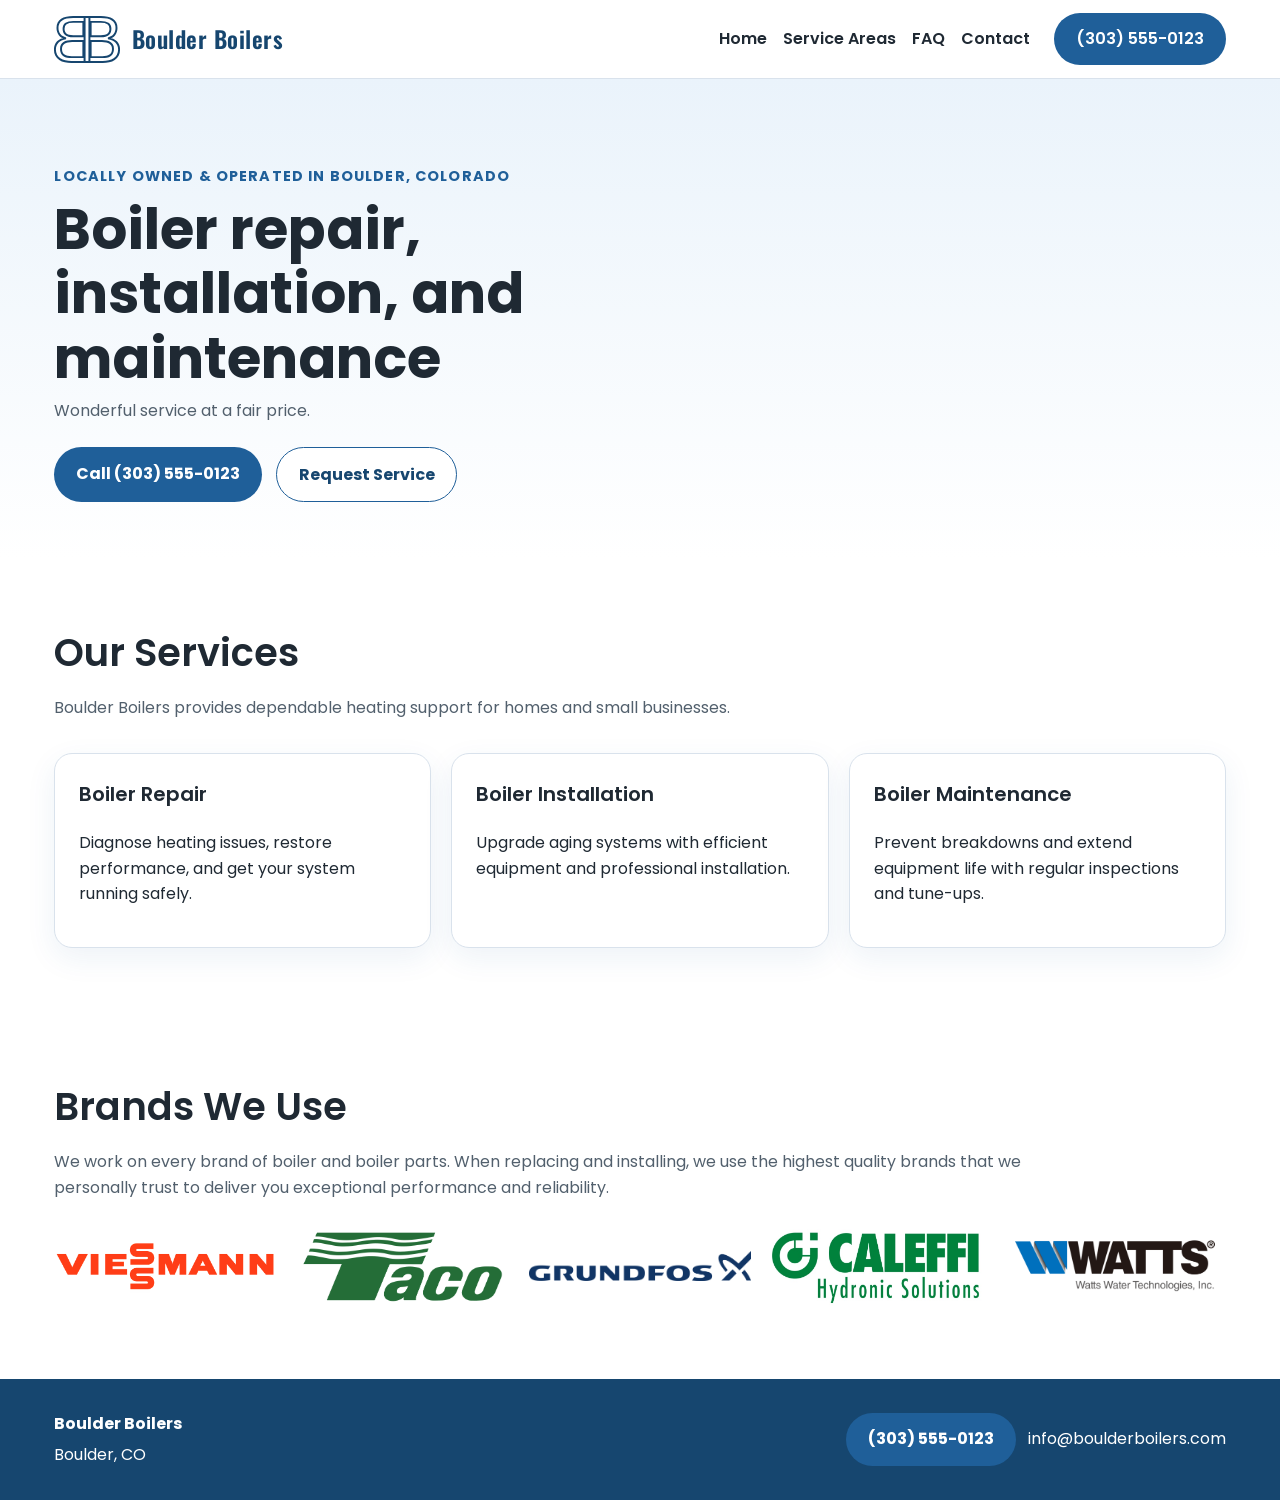
==== commit 18ad5126: "changed contact form, reordered brands, new message on brands" ====
--- a/index.html
+++ b/index.html
@@ -18,7 +18,7 @@
       <section class="hero">
         <div class="container hero-content">
           <div class="hero-text">
-            <p class="eyebrow">Locally Owned & Operated</p>
+            <p class="eyebrow">Locally Owned & Operated in Boulder, Colorado</p>
             <h1>Boiler repair, installation, and maintenance</h1>
             <p class="hero-subtext">Wonderful service at a fair price.</p>
 
@@ -74,7 +74,8 @@
         <div class="container">
           <h2>Brands We Use</h2>
           <p class="section-intro">
-            We work with only the highest quality brands that we personally
+            We work on every brand of boiler and boiler parts. When replacing
+            and installing, we use the highest quality brands that we personally
             trust to deliver you exceptional performance and reliability.
           </p>
 
@@ -82,8 +83,8 @@
             <img src="viessmann.avif" alt="Viessmann logo" />
             <img src="Taco.png" alt="Taco logo" />
             <img src="g2.png" alt="Grundfos logo" />
+            <img src="caleffi-logo.jpg" alt="Caleffi logo" />
             <img src="watts-logo.png" alt="Watts logo" />
-            <img src="caleffi-logo.jpg" alt="Caleffi logo" />
           </div>
         </div>
       </section>
--- a/styles.css
+++ b/styles.css
@@ -447,15 +447,10 @@
   max-height: 100px;
   width: auto;
   margin: 0 auto;
-  opacity: 0.95;
+  opacity: 1;
   transition:
     opacity 0.2s ease,
     transform 0.2s ease;
-}
-
-.brand-logos img:hover {
-  opacity: 1;
-  transform: scale(1.05);
 }
 
 @media (max-width: 768px) {
